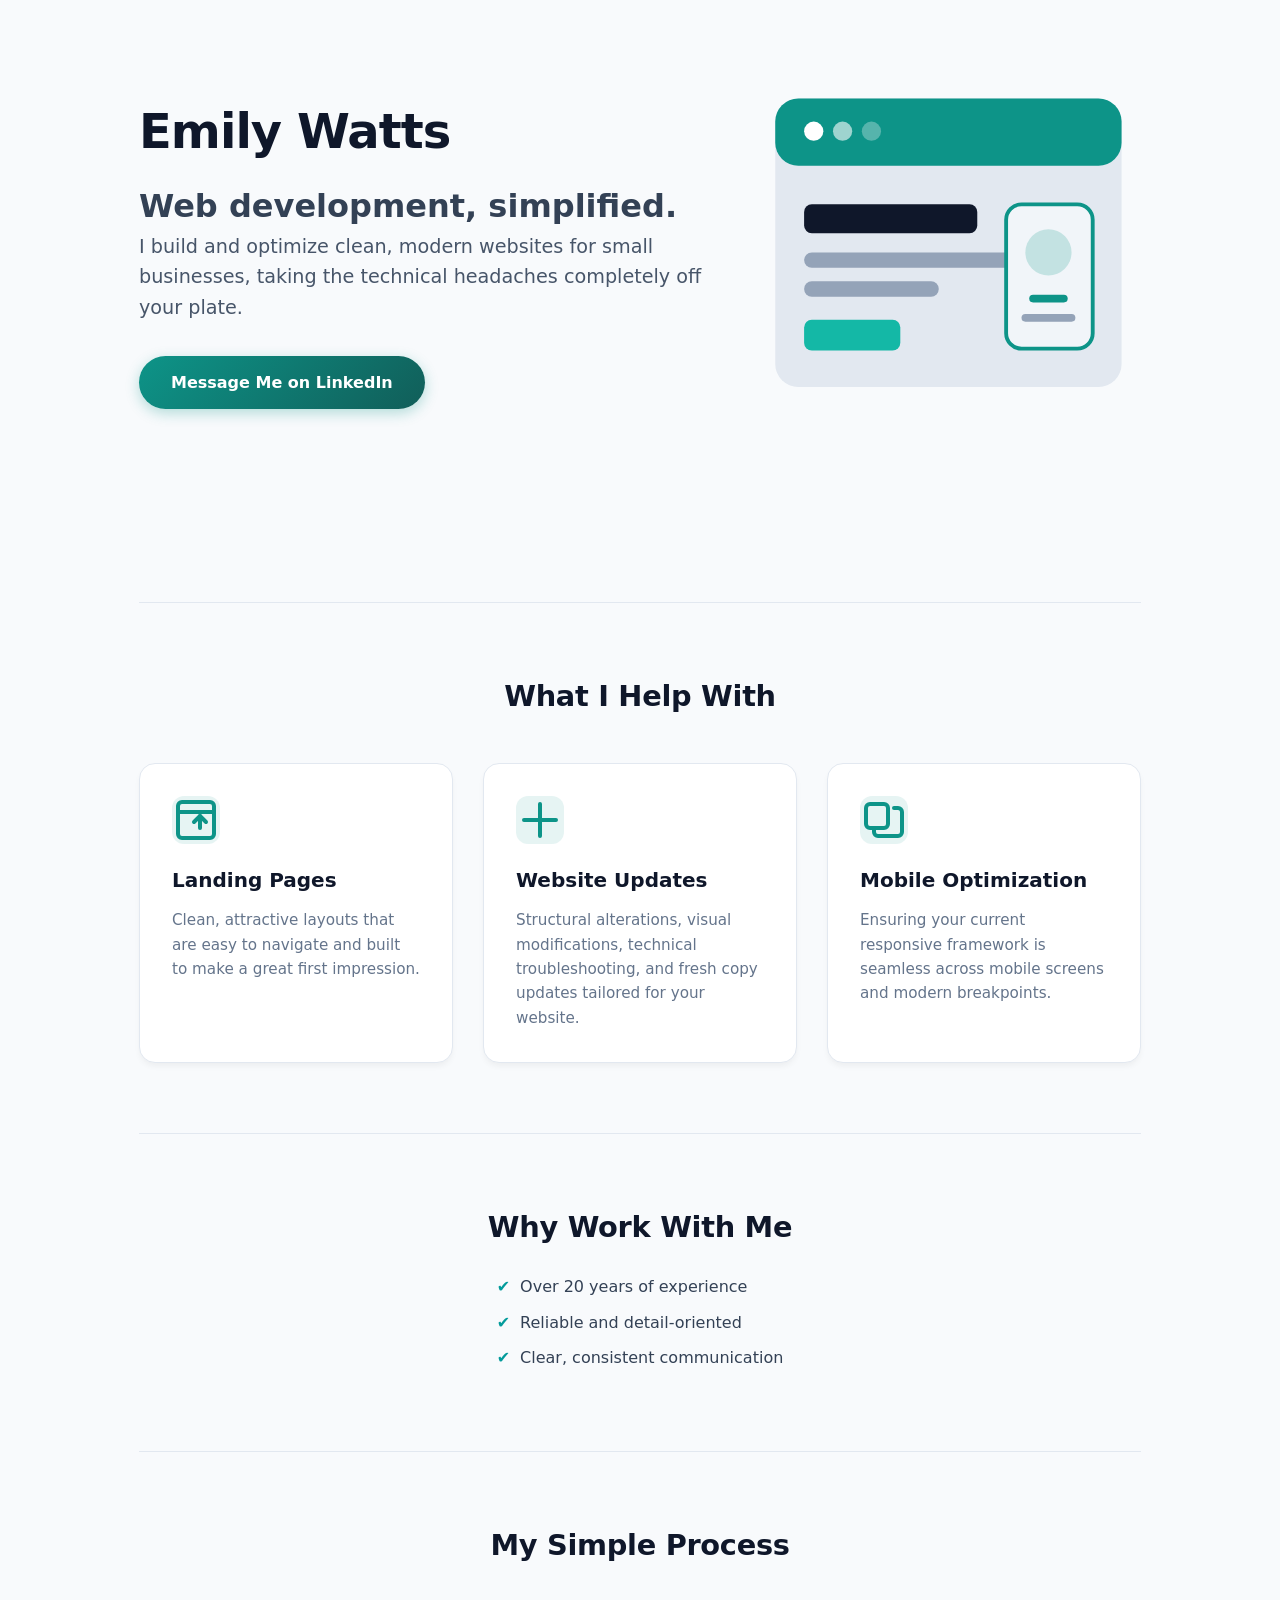
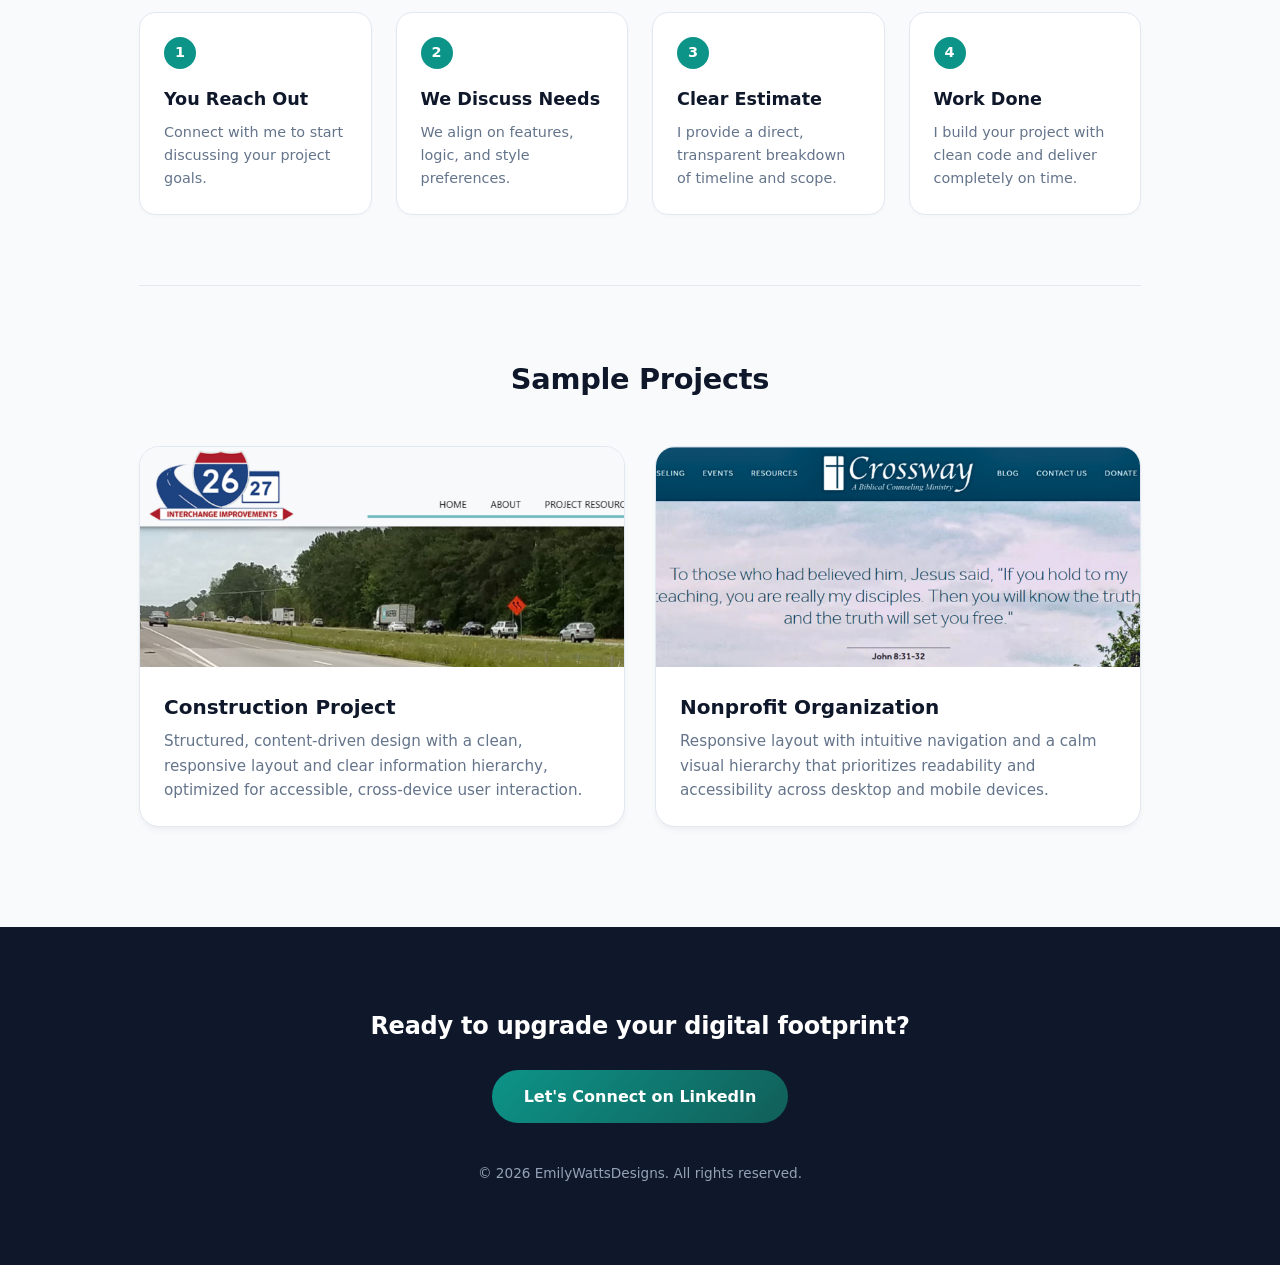
==== index.html @ 25d316de "Initial commit" ====
<!DOCTYPE html>
<html lang="en">
<head>
    <meta charset="UTF-8">
    <meta name="viewport" content="width=device-width, initial-scale=1.0">
    <title>Emily Watts | Web Developer</title>
    <link rel="stylesheet" href="CSS/css3.css"/>
</head>
<body>

    <div class="container">
        <!-- HERO SECTION -->
        <header class="hero">
            <div class="hero-text">
                <h1>Emily Watts</h1>
                <h2 class="subtitle">Web development, simplified.</h2>
                <p class="intro">I build and optimize clean, modern websites for small businesses, taking the technical headaches completely off your plate.</p>
                <a href="https://www.linkedin.com/in/emily-watts-6b8b8827a/" target="_blank" class="cta-btn">Message Me on LinkedIn</a>
            </div>
            <div class="hero-graphic">
                <svg viewBox="0 0 200 200" fill="none" xmlns="http://www.w3.org/2000/svg">
                    <rect x="10" y="20" width="180" height="150" rx="12" fill="#E2E8F0"/>
                    <rect x="10" y="20" width="180" height="35" rx="12" fill="#0D9488"/>
                    <circle cx="30" cy="37" r="5" fill="#FFFFFF"/>
                    <circle cx="45" cy="37" r="5" fill="#FFFFFF" opacity="0.6"/>
                    <circle cx="60" cy="37" r="5" fill="#FFFFFF" opacity="0.3"/>
                    <rect x="25" y="75" width="90" height="15" rx="4" fill="#0F172A"/>
                    <rect x="25" y="100" width="110" height="8" rx="4" fill="#94A3B8"/>
                    <rect x="25" y="115" width="70" height="8" rx="4" fill="#94A3B8"/>
                    <rect x="25" y="135" width="50" height="16" rx="4" fill="#14B8A6"/>
                    <rect x="130" y="75" width="45" height="75" rx="8" fill="#F1F5F9" stroke="#0D9488" stroke-width="2"/>
                    <circle cx="152" cy="100" r="12" fill="#0D9488" opacity="0.2"/>
                    <rect x="142" y="122" width="20" height="4" rx="2" fill="#0D9488"/>
                    <rect x="138" y="132" width="28" height="4" rx="2" fill="#94A3B8"/>
                </svg>
            </div>
        </header>

        <hr class="section-break">

        <!-- SERVICES SECTION -->
        <section>
            <h2 class="section-title">What I Help With</h2>
            <div class="services-grid">
                <div class="service-card">
                    <div class="card-icon">
                        <svg viewBox="0 0 24 24" fill="none" xmlns="http://www.w3.org/2000/svg">
                            <rect width="24" height="24" rx="6" fill="#0D9488" fill-opacity="0.1"/>
                            <path d="M19 3H5C3.89543 3 3 3.89543 3 4.99999V19C3 20.1046 3.89543 21 5 21H19C20.1046 21 21 20.1046 21 19V4.99999C21 3.89543 20.1046 3 19 3Z" stroke="#0D9488" stroke-width="2"/>
                            <path d="M3 8H21" stroke="#0D9488" stroke-width="2"/>
                            <path d="M11 13L14 10L17 13" stroke="#0D9488" stroke-width="2" stroke-linecap="round" stroke-linejoin="round"/>
                            <path d="M14 10V16" stroke="#0D9488" stroke-width="2" stroke-linecap="round"/>
                        </svg>
                    </div>
                    <h3>Landing Pages</h3>
                    <p>Clean, attractive layouts that are easy to navigate and built to make a great first impression.</p>
                </div>
                <div class="service-card">
                    <div class="card-icon">
                        <svg viewBox="0 0 24 24" fill="none" xmlns="http://www.w3.org/2000/svg">
                            <rect width="24" height="24" rx="6" fill="#0D9488" fill-opacity="0.1"/>
                            <path d="M12 4V20M20 12H4" stroke="#0D9488" stroke-width="2" stroke-linecap="round"/>
                        </svg>
                    </div>
                    <h3>Website Updates</h3>
                    <p>Structural alterations, visual modifications, technical troubleshooting, and fresh copy updates tailored for your website.</p>
                </div>
                <div class="service-card">
                    <div class="card-icon">
                        <svg viewBox="0 0 24 24" fill="none" xmlns="http://www.w3.org/2000/svg">
                            <rect width="24" height="24" rx="6" fill="#0D9488" fill-opacity="0.1"/>
                            <path d="M7 16V18C7 19.1046 7.89543 20 9 20H19C20.1046 20 21 19.1046 21 18V8C21 6.89543 20.1046 6 19 6H17" stroke="#0D9488" stroke-width="2" stroke-linecap="round"/>
                            <rect x="3" y="4" width="11" height="12" rx="2" stroke="#0D9488" stroke-width="2"/>
                        </svg>
                    </div>
                    <h3>Mobile Optimization</h3>
                    <p>Ensuring your current responsive framework is seamless across mobile screens and modern breakpoints.</p>
                </div>
            </div>
        </section>

        <hr class="section-break">

        <!-- WHY WORK WITH ME (Upgraded Checkmark Grid) -->
        <section class="why">
            <h2 class="section-title-why">Why Work With Me</h2>
            <ul>
      <li>Over 20 years of experience</li>
      <li>Reliable and detail-oriented</li>
      <li>Clear, consistent communication</li>
    </ul>
           <!-- <div class="value-grid">
                <div class="value-card">
                    <div class="check-icon">
                        <svg viewBox="0 0 56 56" fill="none" xmlns="http://www.w3.org/2000/svg">
                            <circle cx="28" cy="28" r="28" fill="#0D9488" fill-opacity="0.1"/>
                            <path d="M20 28L25 33L36 22" stroke="#0D9488" stroke-width="3" stroke-linecap="round" stroke-linejoin="round"/>
                        </svg>
                    </div>
                    <h3>Over 20 years of experience</h3>
                </div>
                <div class="value-card">
                    <div class="check-icon">
                        <svg viewBox="0 0 56 56" fill="none" xmlns="http://www.w3.org/2000/svg">
                            <circle cx="28" cy="28" r="28" fill="#0D9488" fill-opacity="0.1"/>
                            <path d="M20 28L25 33L36 22" stroke="#0D9488" stroke-width="3" stroke-linecap="round" stroke-linejoin="round"/>
                        </svg>
                    </div>
                    <h3>Reliable and detail-oriented</h3>
                </div>
                <div class="value-card">
                    <div class="check-icon">
                        <svg viewBox="0 0 56 56" fill="none" xmlns="http://www.w3.org/2000/svg">
                            <circle cx="28" cy="28" r="28" fill="#0D9488" fill-opacity="0.1"/>
                            <path d="M20 28L25 33L36 22" stroke="#0D9488" stroke-width="3" stroke-linecap="round" stroke-linejoin="round"/>
                        </svg>
                    </div>
                    <h3>Clear, consistent communication</h3>
                </div>
            </div> -->
        </section>

        <hr class="section-break">

        <!-- MY SIMPLE PROCESS SECTION -->
        <section>
            <h2 class="section-title">My Simple Process</h2>
            <div class="process-grid">
                <div class="process-step">
                    <div class="step-num">1</div>
                    <h4>You Reach Out</h4>
                    <p>Connect with me to start discussing your project goals.</p>
                </div>
                <div class="process-step">
                    <div class="step-num">2</div>
                    <h4>We Discuss Needs</h4>
                    <p>We align on features, logic, and style preferences.</p>
                </div>
                <div class="process-step">
                    <div class="step-num">3</div>
                    <h4>Clear Estimate</h4>
                    <p>I provide a direct, transparent breakdown of timeline and scope.</p>
                </div>
                <div class="process-step">
                    <div class="step-num">4</div>
                    <h4>Work Done</h4>
                    <p>I build your project with clean code and deliver completely on time.</p>
                </div>
            </div>
        </section>

        <hr class="section-break">

        <!-- SELECTED PROJECTS SECTION -->
        <section>
            <h2 class="section-title">Sample Projects</h2>
            <div class="projects-grid">
                <!-- Project 1 -->
                <a href="https://www.i26-sc27.com/default.aspx">
                    <div class="project-card">
                    <div class="project-img-wrapper">
                        <img src="Images/RecentProject1.jpg" alt="I-26 SC27 Construction Project">
                    </div>
                    <div class="project-info">
                        <h4>Construction Project</h4>
                        <p>Structured, content-driven design with a clean, responsive layout and clear information hierarchy, optimized for accessible, cross-device user interaction.</p>
                    </div>
                </div>
                </a>
                <!-- Project 2 -->
                 <a href="https://www.graceheals.org/">
                <div class="project-card">
                    <div class="project-img-wrapper">
                        <img src="Images/RecentProject2.jpg" alt="Nonprofit Organization">
                    </div>
                    <div class="project-info">
                        <h4>Nonprofit Organization</h4>
                        <p>Responsive layout with intuitive navigation and a calm visual hierarchy that prioritizes readability and accessibility across desktop and mobile devices.</p>
                    </div>
                </div>
                </a>
            </div>
        </section>
    </div>

    <!-- FOOTER / FINAL CTA -->
    <footer>
        <div class="container">
            <h2>Ready to upgrade your digital footprint?</h2>
            <a href="https://www.linkedin.com/in/emily-watts-6b8b8827a/" target="_blank" class="cta-btn">Let's Connect on LinkedIn</a>
            <p>&copy; 2026 EmilyWattsDesigns. All rights reserved.</p>
        </div>
    </footer>

</body>
</html>
---- CSS/css3.css ----
/* BASE STYLES & RESET */
        * { box-sizing: border-box; margin: 0; padding: 0; }
        :root {
      --teal: #039b9b;
    }
        body {
            background-color: #f8fafc;
            color: #334155;
            font-family: system-ui, -apple-system, sans-serif;
            line-height: 1.6;
        }

        .container {
            max-width: 1050px;
            margin: 0 auto;
            padding: 0 24px;
        }

        /* NAVBAR BRANDING */
        nav {
            padding: 24px 0;
            display: flex;
            justify-content: space-between;
            align-items: center;
        }
        .brand-name {
            font-size: 1.25rem;
            font-weight: 700;
            color: #0f172a;
            letter-spacing: -0.01em;
        }

         /* HERO SECTION */
        .hero {
            padding: 60px 0 80px 0;
            display: grid;
            grid-template-columns: 1.2fr 0.8fr;
            gap: 40px;
            align-items: center;
        }
        
        @media (max-width: 768px) {
            .hero { grid-template-columns: 1fr; text-align: center; padding: 40px 0; }
            .hero-graphic { order: -1; max-width: 280px; margin: 0 auto; }
        }

        h1 {
            font-size: 3.0rem;
            font-weight: 800;
            color: #0f172a;
            letter-spacing: -0.02em;
            line-height: 1.2;
            margin-bottom: 20px;
        }
        h2.subtitle {
            font-size: 2.0rem;
            font-weight: 600;
        }
        .intro {
            font-size: 1.2rem;
            color: #475569;
            margin-bottom: 32px;
        }

        .cta-btn {
            display: inline-block;
            background: linear-gradient(135deg, #0d9488, #115e59);
            color: #ffffff;
            text-decoration: none;
            padding: 14px 32px;
            font-weight: 600;
            border-radius: 50px;
            box-shadow: 0 4px 14px rgba(13, 148, 136, 0.3);
            transition: transform 0.2s, box-shadow 0.2s;
        }
        .cta-btn:hover {
            transform: translateY(-2px);
            box-shadow: 0 6px 20px rgba(13, 148, 136, 0.4);
        }

        /* SECTION UTILITIES */
        .section-break {
            border: 0;
            border-top: 1px solid #e2e8f0;
            margin: 70px 0;
        }

        .section-title {
            font-size: 1.8rem;
            font-weight: 800;
            color: #0f172a;
            text-align: center;
            margin-bottom: 44px;
            letter-spacing: -0.01em;
        }
         .section-title-why {
            font-size: 1.8rem;
            font-weight: 800;
            color: #0f172a;
            text-align: center;
            margin-bottom: 24px;
            letter-spacing: -0.01em;
        }

        /* CARD SERVICES GRID */
        .services-grid {
            display: grid;
            grid-template-columns: repeat(auto-fit, minmax(280px, 1fr));
            gap: 30px;
        }

        .service-card {
            background: #ffffff;
            border: 1px solid #e2e8f0;
            border-radius: 16px;
            padding: 32px;
            box-shadow: 0 4px 6px -1px rgba(0, 0, 0, 0.05);
            transition: transform 0.2s;
        }
        .service-card:hover { transform: translateY(-4px); }
        .card-icon { width: 48px; height: 48px; margin-bottom: 20px; }
        .service-card h3 { font-size: 1.25rem; color: #0f172a; margin-bottom: 12px; }
        .service-card p { font-size: 0.95rem; color: #64748b; }

        /* WHY WORK WITH ME (Checkmark Grid) */
        .why {
            text-align: center;
            /* padding-top: 40px;
            padding-bottom: 40px; */
            }
        .why ul {
        list-style: none;
        padding: 0;
        max-width: 600px;
        margin: auto;
        display: inline-block;
        text-align: left;
        }

    .why li {
      margin-bottom: 10px;
      display: flex;
      align-items: center;
      gap: 10px;
    }

    .why li::before {
      content: "✔";
      color: var(--teal);
      font-weight: bold;
    }
        .value-grid {
            display: grid;
            grid-template-columns: repeat(auto-fit, minmax(260px, 1fr));
            gap: 30px;
        }
        .value-card {
            background: #ffffff;
            border: 1px solid #e2e8f0;
            border-radius: 16px;
            padding: 30px;
            text-align: center;
            box-shadow: 0 4px 6px -1px rgba(0, 0, 0, 0.05);
        }
        .check-icon {
            width: 56px;
            height: 56px;
            margin: 0 auto 16px auto;
        }
        .value-card h3 {
            font-size: 1.15rem;
            color: #0f172a;
            font-weight: 700;
        }

        /* PROCESS SECTION */
        .process-grid {
            display: grid;
            grid-template-columns: repeat(auto-fit, minmax(200px, 1fr));
            gap: 24px;
        }
        .process-step {
            position: relative;
            background: #ffffff;
            border: 1px solid #e2e8f0;
            border-radius: 16px;
            padding: 24px;
            box-shadow: 0 2px 4px rgba(0,0,0,0.02);
        }
        .step-num {
            display: inline-flex;
            align-items: center;
            justify-content: center;
            width: 32px;
            height: 32px;
            background: #0d9488;
            color: #ffffff;
            border-radius: 50%;
            font-weight: 700;
            font-size: 0.9rem;
            margin-bottom: 16px;
        }
        .process-step h4 { font-size: 1.1rem; color: #0f172a; margin-bottom: 8px; }
        .process-step p { font-size: 0.9rem; color: #64748b; }

        /* PORTFOLIO PROJECTS */
        .projects-grid {
            display: grid;
            grid-template-columns: repeat(auto-fit, minmax(350px, 1fr));
            gap: 30px;
        }
        @media (max-width: 500px) {
            .projects-grid { grid-template-columns: 1fr; }
        }
        .projects-grid a {
            cursor:  pointer;
            text-decoration: none;
        }

        .project-card {
            background: #ffffff;
            border: 1px solid #e2e8f0;
            border-radius: 20px;
            overflow: hidden;
            box-shadow: 0 4px 6px -1px rgba(0, 0, 0, 0.05);
            transition: transform 0.2s;
        }
        .project-card:hover { transform: translateY(-4px); }
        .project-img-wrapper {
            width: 100%;
            height: 220px;
            background-color: #cbd5e1;
            overflow: hidden;
        }
        .project-img-wrapper img {
            width: 100%;
            height: 100%;
            object-fit: cover;
        }
        .project-info { padding: 24px; }
        .project-info h4 { font-size: 1.25rem; color: #0f172a; margin-bottom: 6px; }
        .project-info p { font-size: 0.95rem; color: #64748b; }
       
        /* FOOTER CTA */
        footer {
            text-align: center;
            padding: 80px 0;
            background: #0f172a;
            color: #94a3b8;
            margin-top: 100px;
        }
        footer h2 { color: #ffffff; margin-bottom: 24px; font-weight: 800; letter-spacing: -0.01em; }
        footer .cta-btn { box-shadow: none; }
        footer p { margin-top: 40px; font-size: 0.85rem; }
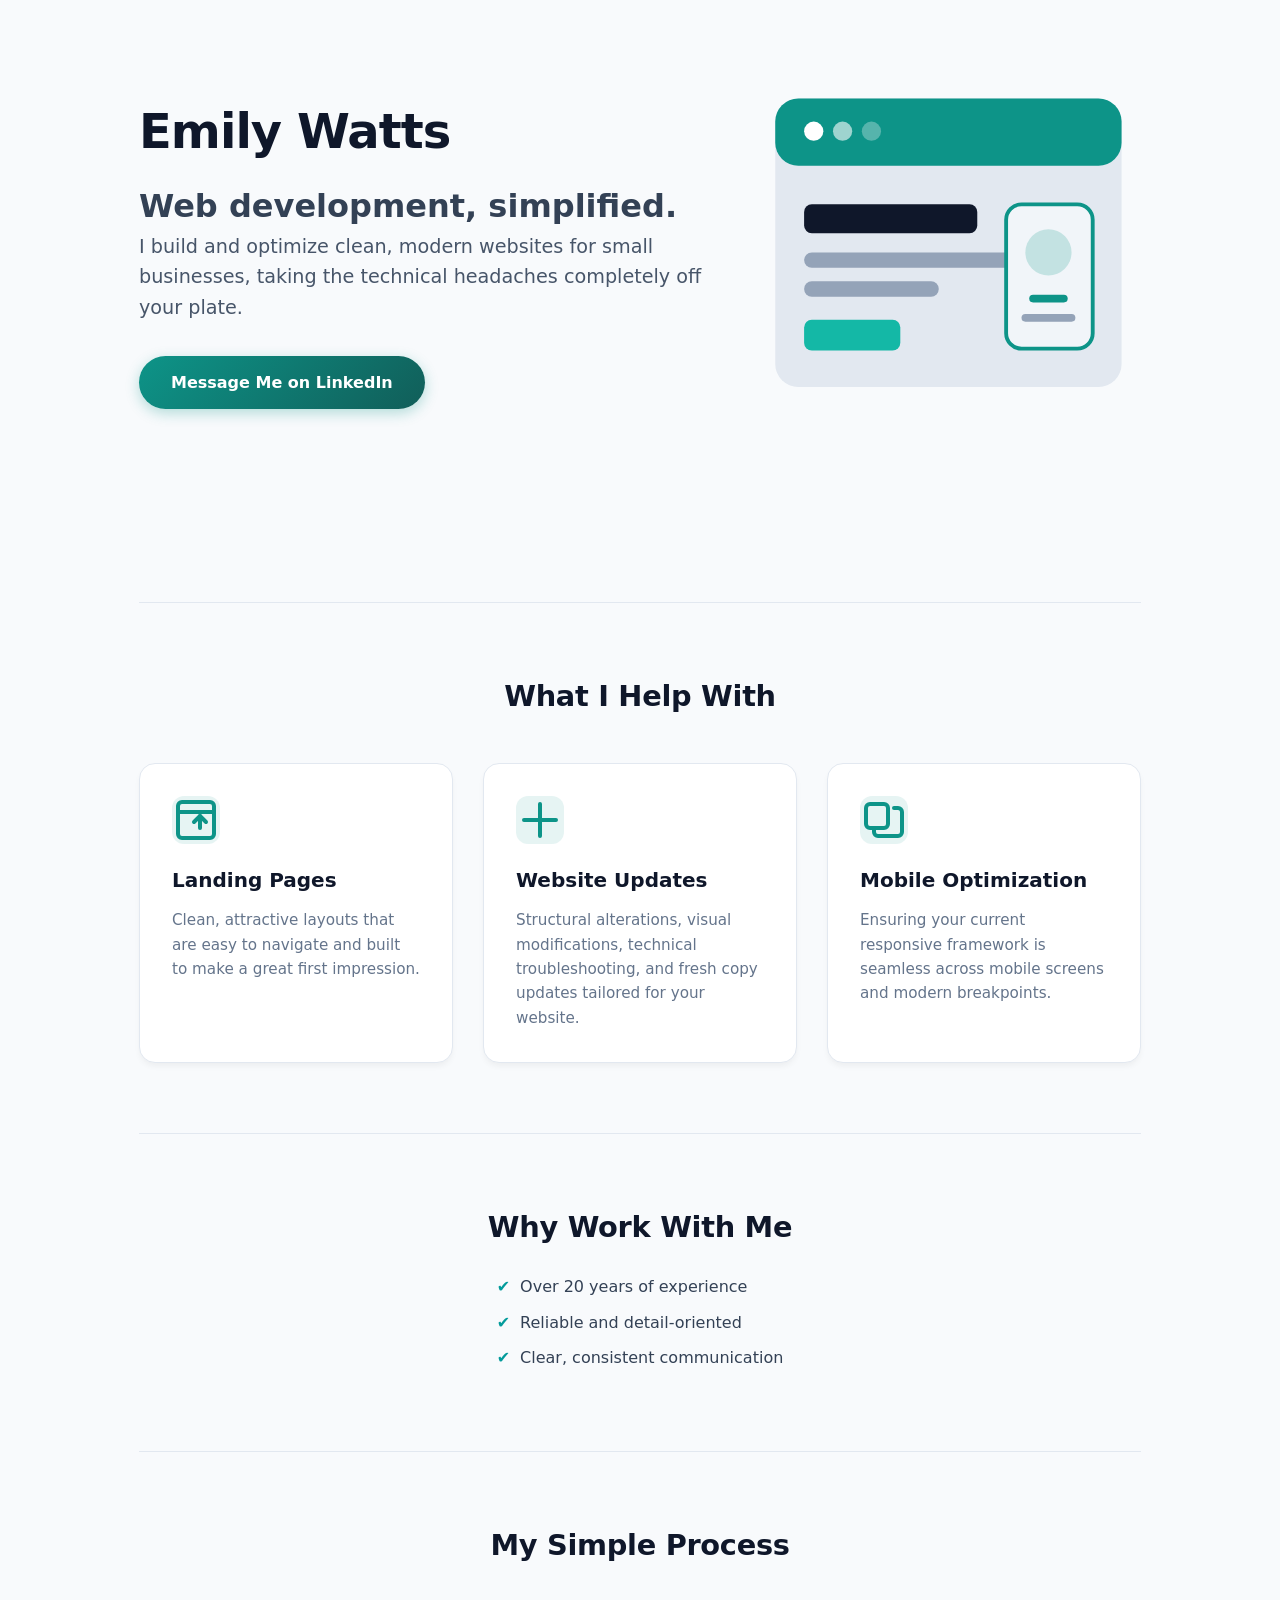
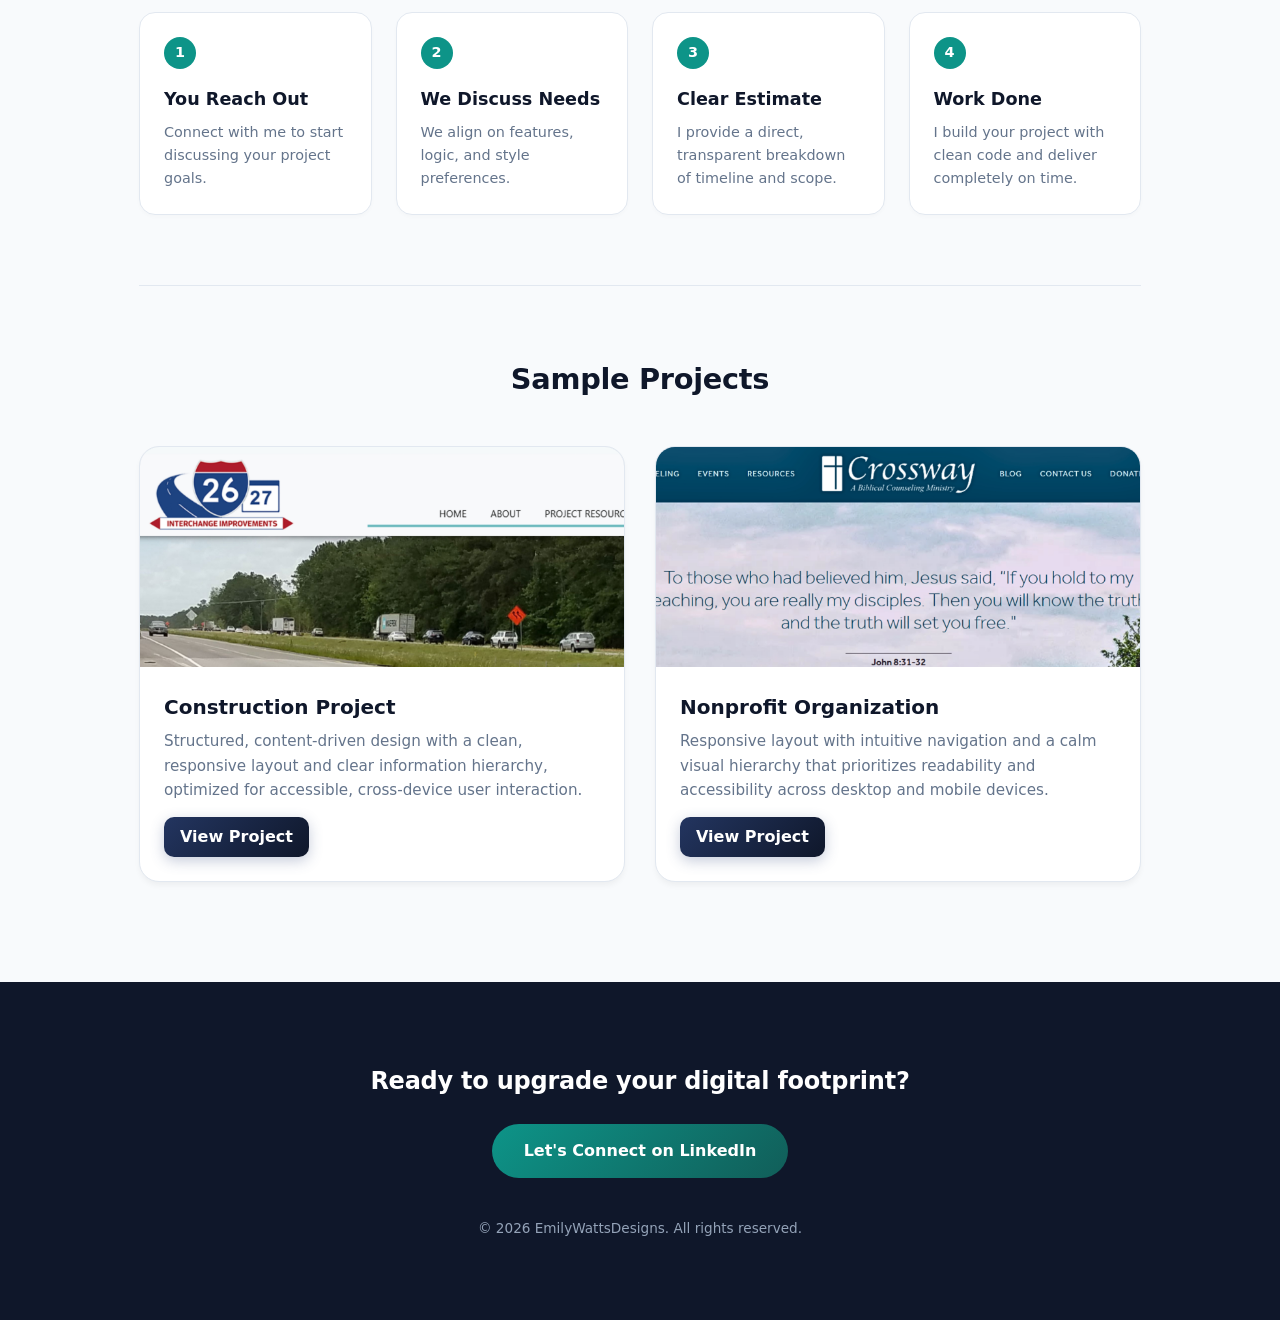
==== commit 181b7e94: "add project buttons and updated width on the projects in css" ====
--- a/index.html
+++ b/index.html
@@ -4,7 +4,7 @@
     <meta charset="UTF-8">
     <meta name="viewport" content="width=device-width, initial-scale=1.0">
     <title>Emily Watts | Web Developer</title>
-    <link rel="stylesheet" href="CSS/css3.css"/>
+    <link rel="stylesheet" href="CSS/css.css"/>
 </head>
 <body>
 
@@ -156,7 +156,6 @@
             <h2 class="section-title">Sample Projects</h2>
             <div class="projects-grid">
                 <!-- Project 1 -->
-                <a href="https://www.i26-sc27.com/default.aspx">
                     <div class="project-card">
                     <div class="project-img-wrapper">
                         <img src="Images/RecentProject1.jpg" alt="I-26 SC27 Construction Project">
@@ -164,11 +163,10 @@
                     <div class="project-info">
                         <h4>Construction Project</h4>
                         <p>Structured, content-driven design with a clean, responsive layout and clear information hierarchy, optimized for accessible, cross-device user interaction.</p>
+                        <a href="https://www.i26-sc27.com/default.aspx" target="_blank" class="cta-btn-project">View Project</a>
                     </div>
                 </div>
-                </a>
                 <!-- Project 2 -->
-                 <a href="https://www.graceheals.org/">
                 <div class="project-card">
                     <div class="project-img-wrapper">
                         <img src="Images/RecentProject2.jpg" alt="Nonprofit Organization">
@@ -176,9 +174,9 @@
                     <div class="project-info">
                         <h4>Nonprofit Organization</h4>
                         <p>Responsive layout with intuitive navigation and a calm visual hierarchy that prioritizes readability and accessibility across desktop and mobile devices.</p>
+                        <a href="https://www.i26-sc27.com/default.aspx" target="_blank" class="cta-btn-project">View Project</a>
                     </div>
                 </div>
-                </a>
             </div>
         </section>
     </div>
--- a/CSS/css.css
+++ b/CSS/css.css
@@ -0,0 +1,275 @@
+  /* BASE STYLES & RESET */
+        * { box-sizing: border-box; margin: 0; padding: 0; }
+        :root {
+      --teal: #039b9b;
+    }
+        body {
+            background-color: #f8fafc;
+            color: #334155;
+            font-family: system-ui, -apple-system, sans-serif;
+            line-height: 1.6;
+        }
+
+        .container {
+            max-width: 1050px;
+            margin: 0 auto;
+            padding: 0 24px;
+        }
+
+        /* NAVBAR BRANDING */
+        nav {
+            padding: 24px 0;
+            display: flex;
+            justify-content: space-between;
+            align-items: center;
+        }
+        .brand-name {
+            font-size: 1.25rem;
+            font-weight: 700;
+            color: #0f172a;
+            letter-spacing: -0.01em;
+        }
+
+         /* HERO SECTION */
+        .hero {
+            padding: 60px 0 80px 0;
+            display: grid;
+            grid-template-columns: 1.2fr 0.8fr;
+            gap: 40px;
+            align-items: center;
+        }
+        
+        @media (max-width: 768px) {
+            .hero { grid-template-columns: 1fr; text-align: center; padding: 40px 0; }
+            .hero-graphic { order: -1; max-width: 280px; margin: 0 auto; }
+        }
+
+        h1 {
+            font-size: 3.0rem;
+            font-weight: 800;
+            color: #0f172a;
+            letter-spacing: -0.02em;
+            line-height: 1.2;
+            margin-bottom: 20px;
+        }
+        h2.subtitle {
+            font-size: 2.0rem;
+            font-weight: 600;
+        }
+        .intro {
+            font-size: 1.2rem;
+            color: #475569;
+            margin-bottom: 32px;
+        }
+
+        .cta-btn {
+            display: inline-block;
+            background: linear-gradient(135deg, #0d9488, #115e59);
+            color: #ffffff;
+            text-decoration: none;
+            padding: 14px 32px;
+            font-weight: 600;
+            border-radius: 50px;
+            box-shadow: 0 4px 14px rgba(13, 148, 136, 0.3);
+            transition: transform 0.2s, box-shadow 0.2s;
+        }
+        .cta-btn:hover {
+            transform: translateY(-2px);
+            box-shadow: 0 6px 20px rgba(13, 148, 136, 0.4);
+        }
+
+        .cta-btn-project {
+            display: inline-block;
+            background: linear-gradient(135deg, #233560, #0f172a);
+            color: #ffffff;
+            text-decoration: none;
+            padding: 7px 16px;
+            margin: 15px 0 0 0;
+            font-weight: 600;
+            border-radius: 10px;
+            box-shadow: 0 4px 14px rgba(65, 85, 137, 0.3);
+            transition: transform 0.2s, box-shadow 0.2s;
+        }
+        .cta-btn-project:hover {
+            transform: translateY(-2px);
+            box-shadow: 0 6px 20px rgba(65, 85, 137, 0.4);
+        }
+
+        /* SECTION UTILITIES */
+        .section-break {
+            border: 0;
+            border-top: 1px solid #e2e8f0;
+            margin: 70px 0;
+        }
+
+        .section-title {
+            font-size: 1.8rem;
+            font-weight: 800;
+            color: #0f172a;
+            text-align: center;
+            margin-bottom: 44px;
+            letter-spacing: -0.01em;
+        }
+         .section-title-why {
+            font-size: 1.8rem;
+            font-weight: 800;
+            color: #0f172a;
+            text-align: center;
+            margin-bottom: 24px;
+            letter-spacing: -0.01em;
+        }
+
+        /* CARD SERVICES GRID */
+        .services-grid {
+            display: grid;
+            grid-template-columns: repeat(auto-fit, minmax(280px, 1fr));
+            gap: 30px;
+        }
+
+        .service-card {
+            background: #ffffff;
+            border: 1px solid #e2e8f0;
+            border-radius: 16px;
+            padding: 32px;
+            box-shadow: 0 4px 6px -1px rgba(0, 0, 0, 0.05);
+            transition: transform 0.2s;
+        }
+        .service-card:hover { transform: translateY(-4px); }
+        .card-icon { width: 48px; height: 48px; margin-bottom: 20px; }
+        .service-card h3 { font-size: 1.25rem; color: #0f172a; margin-bottom: 12px; }
+        .service-card p { font-size: 0.95rem; color: #64748b; }
+
+        /* WHY WORK WITH ME (Checkmark Grid) */
+        .why {
+            text-align: center;
+            /* padding-top: 40px;
+            padding-bottom: 40px; */
+            }
+        .why ul {
+        list-style: none;
+        padding: 0;
+        max-width: 600px;
+        margin: auto;
+        display: inline-block;
+        text-align: left;
+        }
+
+    .why li {
+      margin-bottom: 10px;
+      display: flex;
+      align-items: center;
+      gap: 10px;
+    }
+
+    .why li::before {
+      content: "✔";
+      color: var(--teal);
+      font-weight: bold;
+    }
+        .value-grid {
+            display: grid;
+            grid-template-columns: repeat(auto-fit, minmax(260px, 1fr));
+            gap: 30px;
+        }
+        .value-card {
+            background: #ffffff;
+            border: 1px solid #e2e8f0;
+            border-radius: 16px;
+            padding: 30px;
+            text-align: center;
+            box-shadow: 0 4px 6px -1px rgba(0, 0, 0, 0.05);
+        }
+        .check-icon {
+            width: 56px;
+            height: 56px;
+            margin: 0 auto 16px auto;
+        }
+        .value-card h3 {
+            font-size: 1.15rem;
+            color: #0f172a;
+            font-weight: 700;
+        }
+
+        /* PROCESS SECTION */
+        .process-grid {
+            display: grid;
+            grid-template-columns: repeat(auto-fit, minmax(200px, 1fr));
+            gap: 24px;
+        }
+        .process-step {
+            position: relative;
+            background: #ffffff;
+            border: 1px solid #e2e8f0;
+            border-radius: 16px;
+            padding: 24px;
+            box-shadow: 0 2px 4px rgba(0,0,0,0.02);
+        }
+        .step-num {
+            display: inline-flex;
+            align-items: center;
+            justify-content: center;
+            width: 32px;
+            height: 32px;
+            background: #0d9488;
+            color: #ffffff;
+            border-radius: 50%;
+            font-weight: 700;
+            font-size: 0.9rem;
+            margin-bottom: 16px;
+        }
+        .process-step h4 { font-size: 1.1rem; color: #0f172a; margin-bottom: 8px; }
+        .process-step p { font-size: 0.9rem; color: #64748b; }
+
+        /* PORTFOLIO PROJECTS */
+        .projects-grid {
+            display: grid;
+            grid-template-columns: repeat(auto-fit, minmax(350px, 1fr));
+            gap: 30px;
+        }
+        @media (max-width: 500px) {
+            .projects-grid { grid-template-columns: 1fr; }
+        }
+        .projects-grid a {
+            cursor:  pointer;
+            text-decoration: none;
+        }
+
+        .project-card {
+            background: #ffffff;
+            border: 1px solid #e2e8f0;
+            border-radius: 20px;
+            overflow: hidden;
+            box-shadow: 0 4px 6px -1px rgba(0, 0, 0, 0.05);
+            /*transition: transform 0.2s;*/
+        }
+        /*.project-card:hover { transform: translateY(-4px); }*/
+        .project-img-wrapper {
+            width: 100%;
+            max-width: 750px;
+            height: 220px;
+            overflow: hidden;
+            background-color: #cbd5e1;
+            overflow: hidden;
+        }
+        .project-img-wrapper img {
+            width: 100%;
+            height: 100%;
+            object-fit: cover;
+            object-fit: cover; /* Forces the image to fill the container without distorting */
+            object-position: top center; /* Focuses the crop on the top-half of your home page */
+        }
+        .project-info { padding: 24px; }
+        .project-info h4 { font-size: 1.25rem; color: #0f172a; margin-bottom: 6px; }
+        .project-info p { font-size: 0.95rem; color: #64748b; }
+       
+        /* FOOTER CTA */
+        footer {
+            text-align: center;
+            padding: 80px 0;
+            background: #0f172a;
+            color: #94a3b8;
+            margin-top: 100px;
+        }
+        footer h2 { color: #ffffff; margin-bottom: 24px; font-weight: 800; letter-spacing: -0.01em; }
+        footer .cta-btn { box-shadow: none; }
+        footer p { margin-top: 40px; font-size: 0.85rem; }
